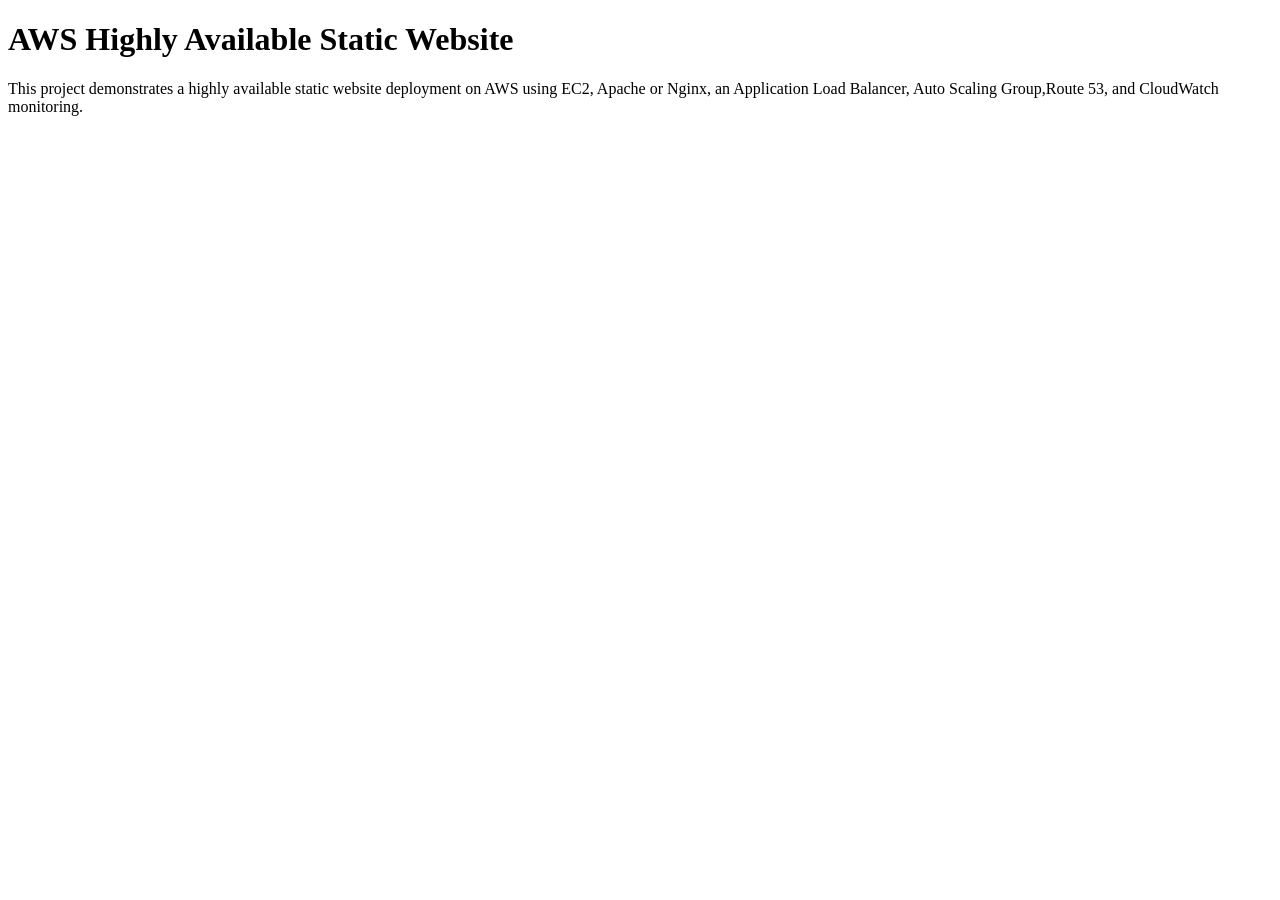
==== website/index.html @ e0aed66a "first commit" ====
<!DOCTYPE html>
<html lang="en">

<head>
  <meta charset="UTF-8">
  <meta name="viewport" constent="width=device-width, initial-scale=1.0"> 
  <title>AWS Highly Available Static Website</title>
</head>

<body>
<h1>AWS Highly Available Static Website</h1>

<p>
  This project demonstrates a highly available static website deployment on AWS using 
  EC2, Apache or Nginx, an Application Load Balancer, Auto Scaling Group,Route 53, and CloudWatch monitoring.
</p>

</body>

</html>
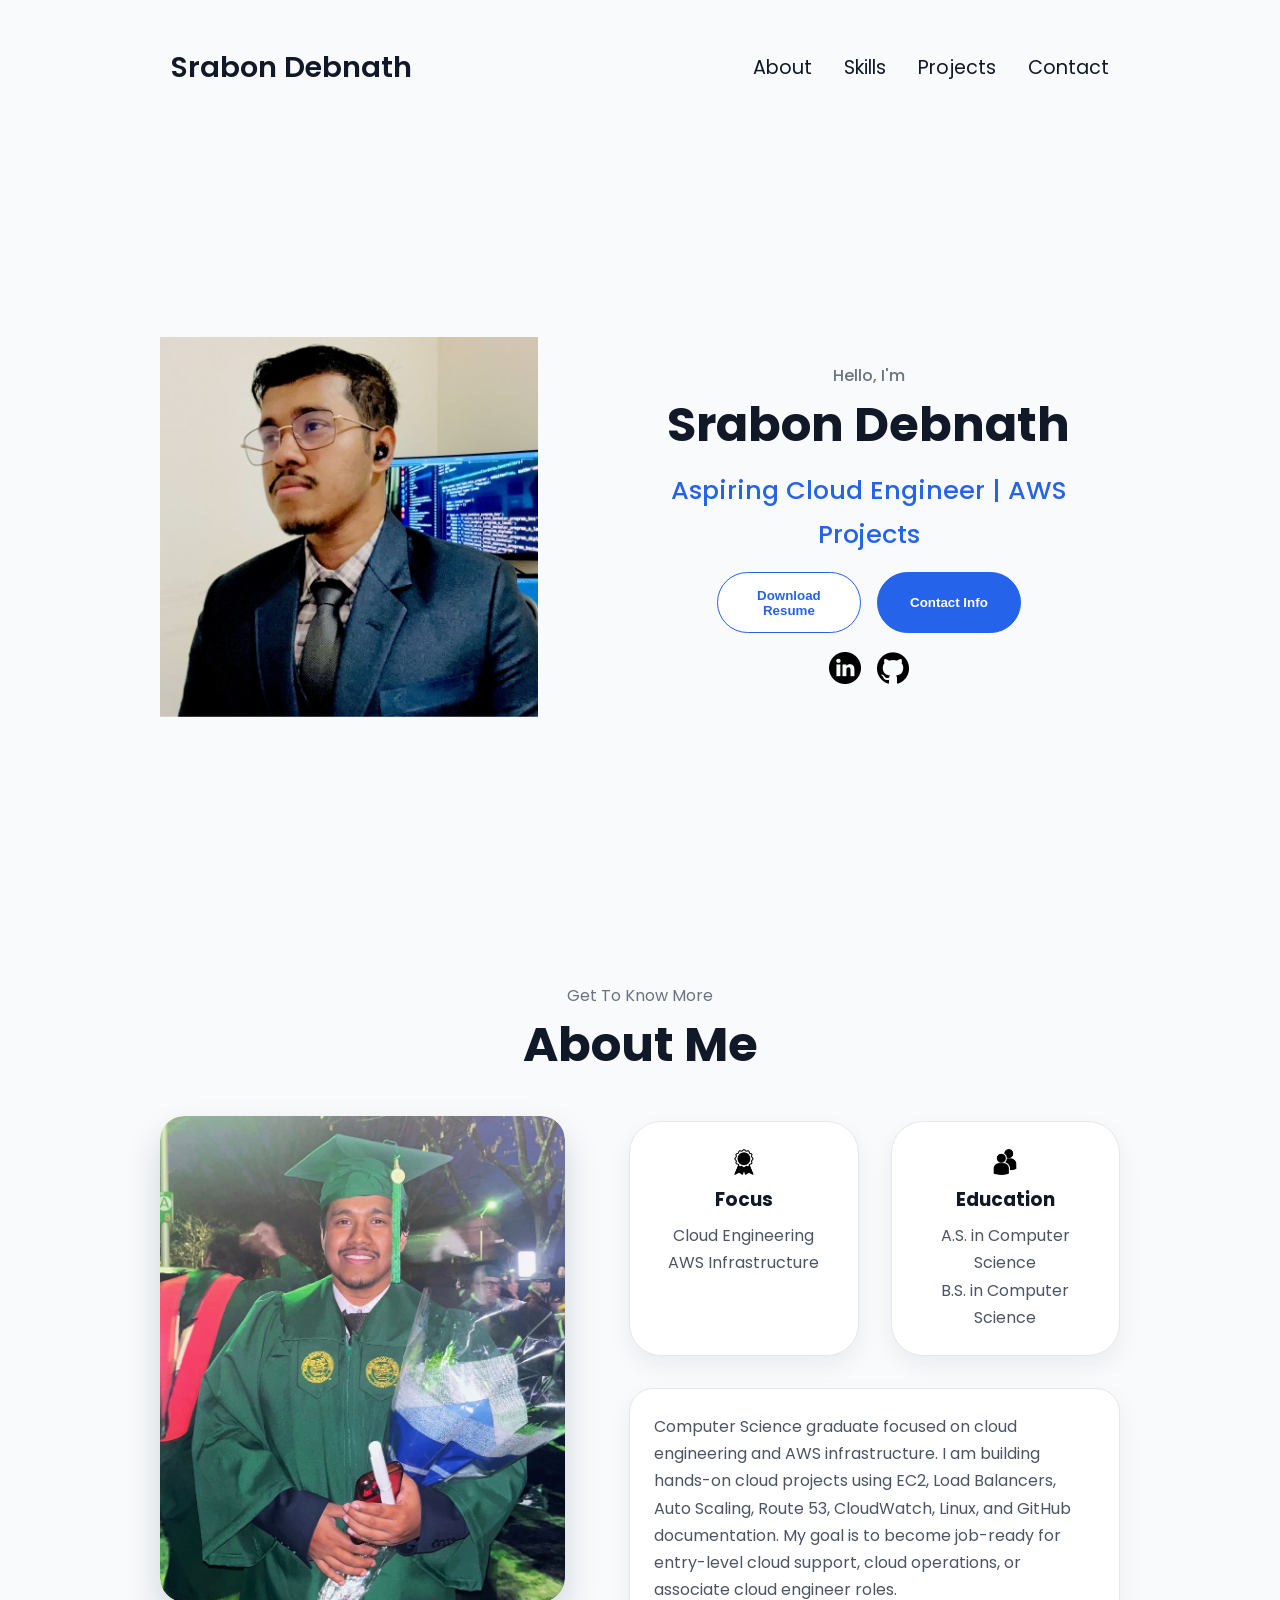
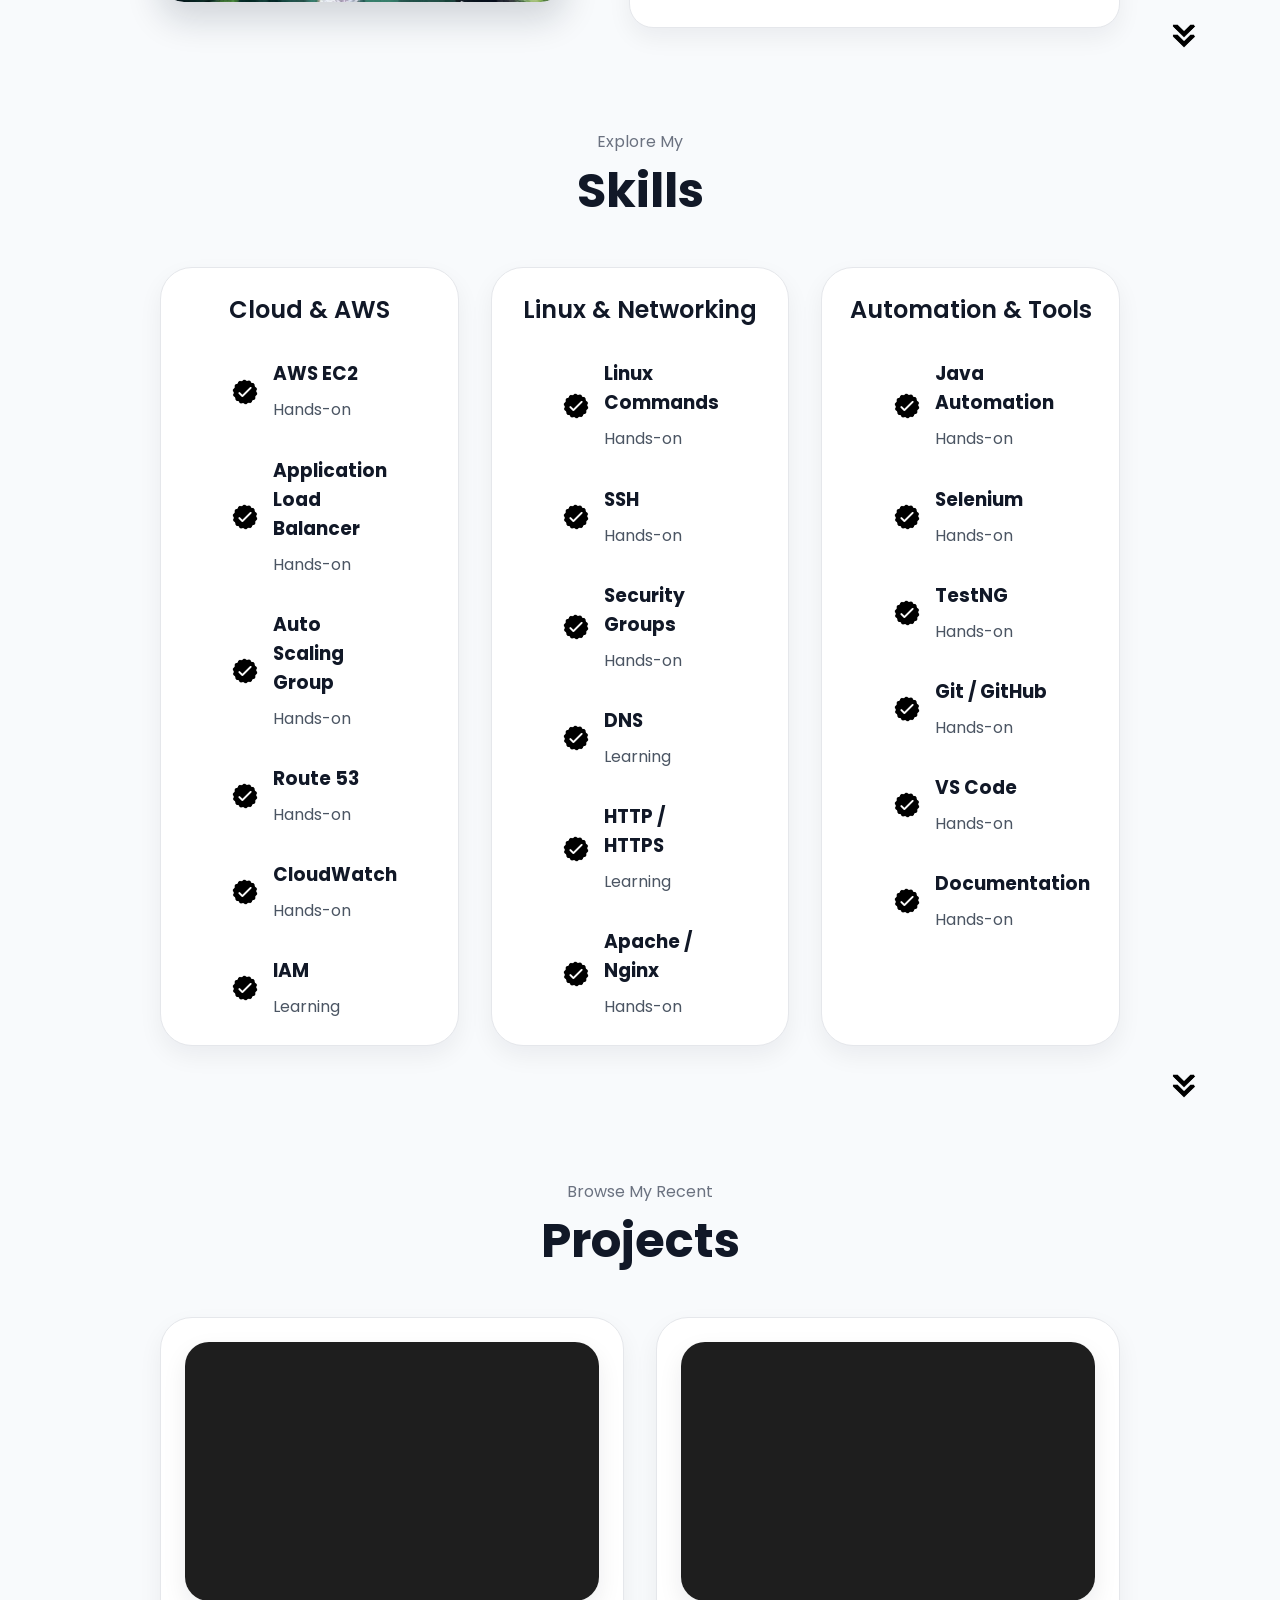
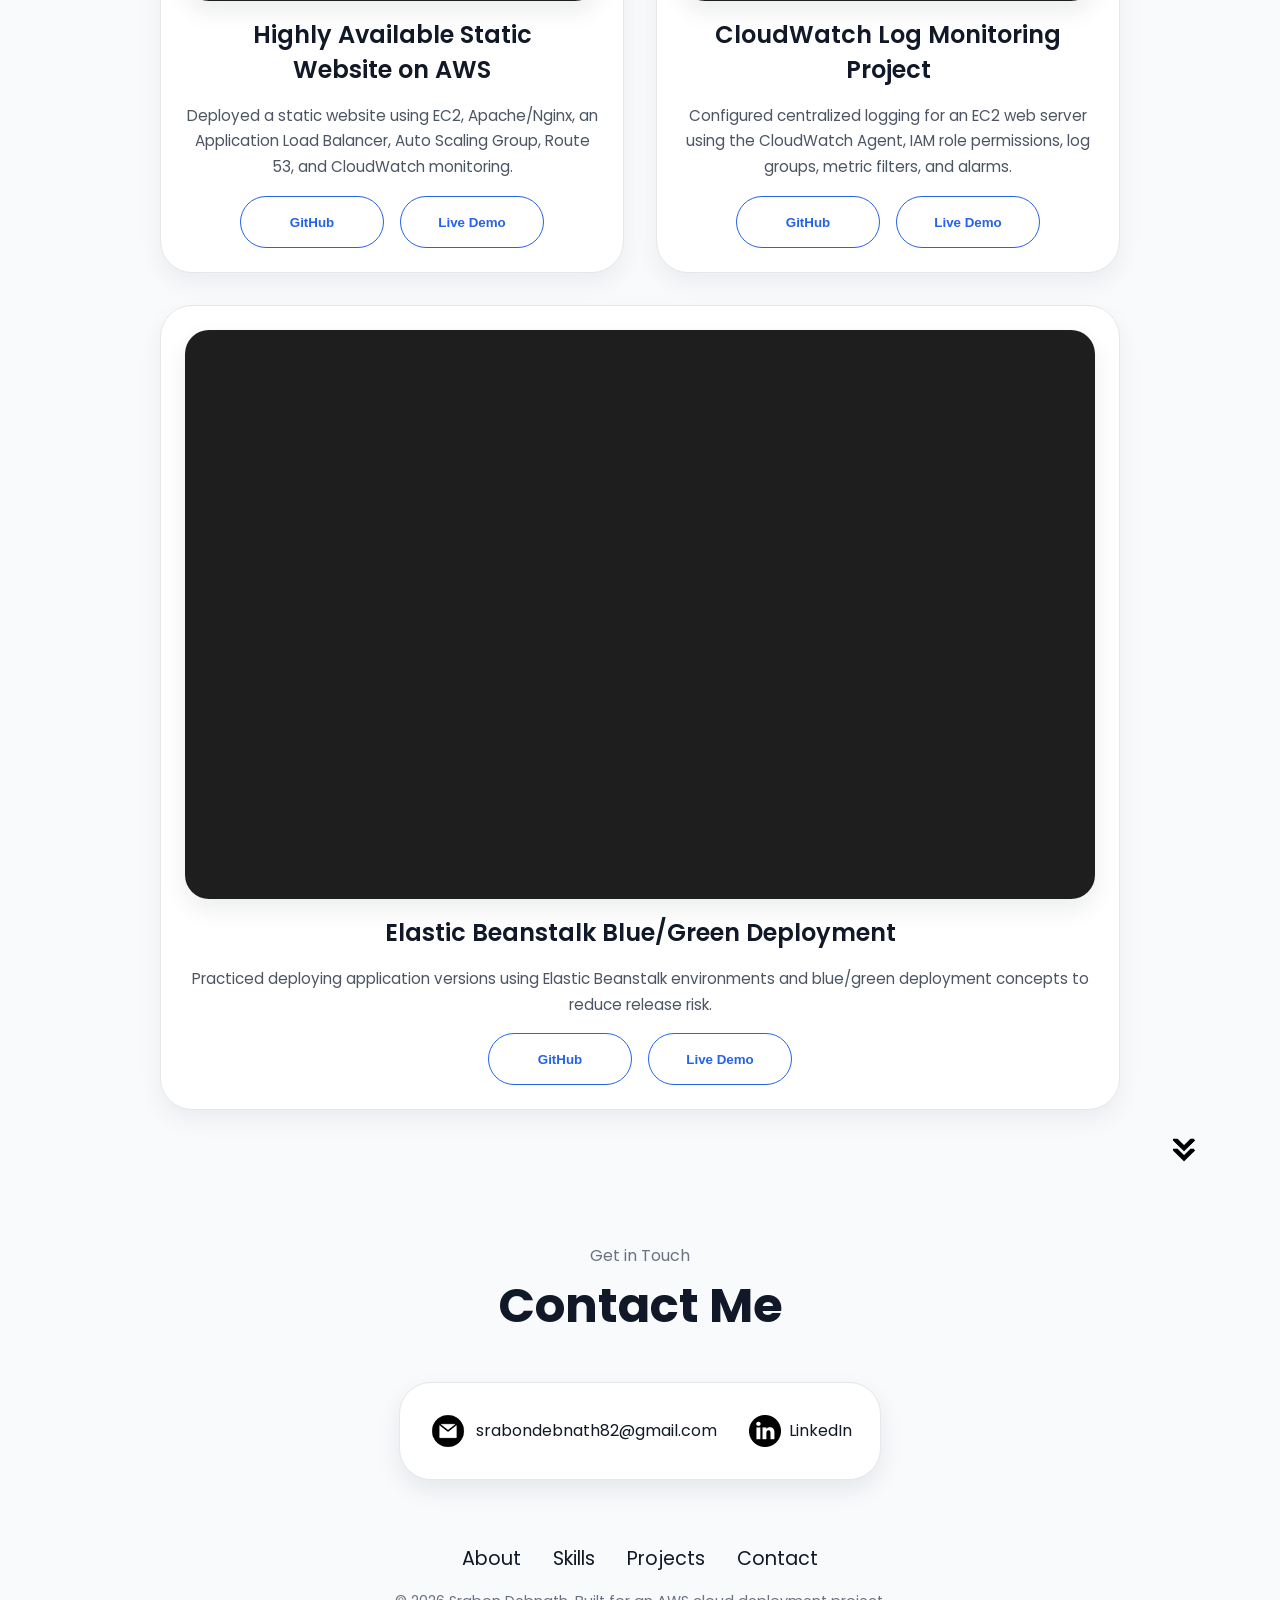
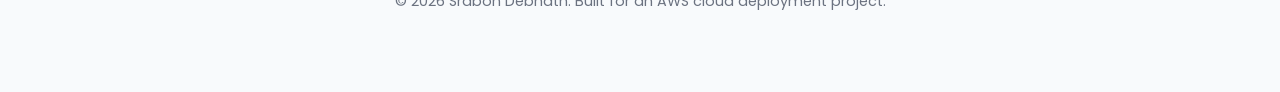
==== commit b1113230: "Build cloud portfolio website" ====
--- a/website/index.html
+++ b/website/index.html
@@ -1,20 +1,583 @@
 <!DOCTYPE html>
 <html lang="en">
-
-<head>
-  <meta charset="UTF-8">
-  <meta name="viewport" constent="width=device-width, initial-scale=1.0"> 
-  <title>AWS Highly Available Static Website</title>
-</head>
-
-<body>
-<h1>AWS Highly Available Static Website</h1>
-
-<p>
-  This project demonstrates a highly available static website deployment on AWS using 
-  EC2, Apache or Nginx, an Application Load Balancer, Auto Scaling Group,Route 53, and CloudWatch monitoring.
-</p>
-
-</body>
-
-</html>+  <head>
+    <meta charset="UTF-8" />
+    <meta http-equiv="X-UA-Compatible" content="IE=edge" />
+    <meta name="viewport" content="width=device-width, initial-scale=1.0" />
+    <title>Srabon Debnath | Cloud Engineer Portfolio</title>
+    <link rel="stylesheet" href="style.css" />
+    <link rel="stylesheet" href="mediaqueries.css" />
+  </head>
+
+  <body>
+    <nav id="desktop-nav">
+      <div class="logo">Srabon Debnath</div>
+      <div>
+        <ul class="nav-links">
+          <li><a href="#about">About</a></li>
+          <li><a href="#experience">Skills</a></li>
+          <li><a href="#projects">Projects</a></li>
+          <li><a href="#contact">Contact</a></li>
+        </ul>
+      </div>
+    </nav>
+
+    <nav id="hamburger-nav">
+      <div class="logo">Srabon Debnath</div>
+      <div class="hamburger-menu">
+        <div class="hamburger-icon" onclick="toggleMenu()">
+          <span></span>
+          <span></span>
+          <span></span>
+        </div>
+        <ul class="menu-links" id="mobile-menu">
+          <li><a href="#about" onclick="toggleMenu()">About</a></li>
+          <li><a href="#experience" onclick="toggleMenu()">Skills</a></li>
+          <li><a href="#projects" onclick="toggleMenu()">Projects</a></li>
+          <li><a href="#contact" onclick="toggleMenu()">Contact</a></li>
+        </ul>
+      </div>
+    </nav>
+
+    <section id="profile">
+      <div class="section__pic-container">
+        <img
+          src="./assets/profile-pic.png"
+          alt="Srabon Debnath profile picture"
+        />
+      </div>
+
+      <div class="section__text">
+        <p class="section__text__p1">Hello, I'm</p>
+        <h1 class="title">Srabon Debnath</h1>
+        <p class="section__text__p2">Aspiring Cloud Engineer | AWS Projects</p>
+
+        <div class="btn-container">
+          <button
+            class="btn btn-color-2"
+            onclick="window.open('./assets/Srabon-Debnath-Resume.pdf', '_blank')"
+          >
+            Download Resume
+          </button>
+
+          <button class="btn btn-color-1" onclick="location.href='./#contact'">
+            Contact Info
+          </button>
+        </div>
+
+        <div id="socials-container">
+          <a
+            href="https://www.linkedin.com/in/srabon-debnath"
+            target="_blank"
+            rel="noopener noreferrer"
+          >
+            <img
+              src="./assets/linkedin.png"
+              alt="Srabon Debnath LinkedIn profile"
+              class="icon"
+            />
+          </a>
+
+          <a
+            href="https://github.com/srabondeb"
+            target="_blank"
+            rel="noopener noreferrer"
+          >
+            <img
+              src="./assets/github.png"
+              alt="Srabon Debnath GitHub profile"
+              class="icon"
+            />
+          </a>
+        </div>
+      </div>
+    </section>
+
+    <section id="about">
+      <p class="section__text__p1">Get To Know More</p>
+      <h1 class="title">About Me</h1>
+
+      <div class="section-container">
+        <div class="section__pic-container">
+          <img
+            src="./assets/about-pic.png"
+            alt="Srabon Debnath profile picture"
+            class="about-pic"
+          />
+        </div>
+
+        <div class="about-details-container">
+          <div class="about-containers">
+            <div class="details-container">
+              <img
+                src="./assets/experience.png"
+                alt="Experience icon"
+                class="icon"
+              />
+              <h3>Focus</h3>
+              <p>Cloud Engineering</p>
+              <p>AWS Infrastructure</p>
+            </div>
+
+            <div class="details-container">
+              <img
+                src="./assets/education.png"
+                alt="Education icon"
+                class="icon"
+              />
+              <h3>Education</h3>
+              <p>A.S. in Computer Science</p>
+              <p>B.S. in Computer Science</p>
+            </div>
+          </div>
+
+          <div class="text-container">
+            <p>
+              Computer Science graduate focused on cloud engineering and AWS
+              infrastructure. I am building hands-on cloud projects using EC2,
+              Load Balancers, Auto Scaling, Route 53, CloudWatch, Linux, and
+              GitHub documentation. My goal is to become job-ready for
+              entry-level cloud support, cloud operations, or associate cloud
+              engineer roles.
+            </p>
+          </div>
+        </div>
+      </div>
+
+      <img
+        src="./assets/arrow.png"
+        alt="Arrow icon"
+        class="icon arrow"
+        onclick="location.href='./#experience'"
+      />
+    </section>
+
+    <section id="experience">
+      <p class="section__text__p1">Explore My</p>
+      <h1 class="title">Skills</h1>
+
+      <div class="experience-details-container">
+        <div class="about-containers">
+          <div class="details-container">
+            <h2 class="experience-sub-title">Cloud &amp; AWS</h2>
+
+            <div class="article-container">
+              <article>
+                <img
+                  src="./assets/checkmark.png"
+                  alt="Checkmark icon"
+                  class="icon"
+                />
+                <div>
+                  <h3>AWS EC2</h3>
+                  <p>Hands-on</p>
+                </div>
+              </article>
+
+              <article>
+                <img
+                  src="./assets/checkmark.png"
+                  alt="Checkmark icon"
+                  class="icon"
+                />
+                <div>
+                  <h3>Application Load Balancer</h3>
+                  <p>Hands-on</p>
+                </div>
+              </article>
+
+              <article>
+                <img
+                  src="./assets/checkmark.png"
+                  alt="Checkmark icon"
+                  class="icon"
+                />
+                <div>
+                  <h3>Auto Scaling Group</h3>
+                  <p>Hands-on</p>
+                </div>
+              </article>
+
+              <article>
+                <img
+                  src="./assets/checkmark.png"
+                  alt="Checkmark icon"
+                  class="icon"
+                />
+                <div>
+                  <h3>Route 53</h3>
+                  <p>Hands-on</p>
+                </div>
+              </article>
+
+              <article>
+                <img
+                  src="./assets/checkmark.png"
+                  alt="Checkmark icon"
+                  class="icon"
+                />
+                <div>
+                  <h3>CloudWatch</h3>
+                  <p>Hands-on</p>
+                </div>
+              </article>
+
+              <article>
+                <img
+                  src="./assets/checkmark.png"
+                  alt="Checkmark icon"
+                  class="icon"
+                />
+                <div>
+                  <h3>IAM</h3>
+                  <p>Learning</p>
+                </div>
+              </article>
+            </div>
+          </div>
+
+          <div class="details-container">
+            <h2 class="experience-sub-title">Linux &amp; Networking</h2>
+
+            <div class="article-container">
+              <article>
+                <img
+                  src="./assets/checkmark.png"
+                  alt="Checkmark icon"
+                  class="icon"
+                />
+                <div>
+                  <h3>Linux Commands</h3>
+                  <p>Hands-on</p>
+                </div>
+              </article>
+
+              <article>
+                <img
+                  src="./assets/checkmark.png"
+                  alt="Checkmark icon"
+                  class="icon"
+                />
+                <div>
+                  <h3>SSH</h3>
+                  <p>Hands-on</p>
+                </div>
+              </article>
+
+              <article>
+                <img
+                  src="./assets/checkmark.png"
+                  alt="Checkmark icon"
+                  class="icon"
+                />
+                <div>
+                  <h3>Security Groups</h3>
+                  <p>Hands-on</p>
+                </div>
+              </article>
+
+              <article>
+                <img
+                  src="./assets/checkmark.png"
+                  alt="Checkmark icon"
+                  class="icon"
+                />
+                <div>
+                  <h3>DNS</h3>
+                  <p>Learning</p>
+                </div>
+              </article>
+
+              <article>
+                <img
+                  src="./assets/checkmark.png"
+                  alt="Checkmark icon"
+                  class="icon"
+                />
+                <div>
+                  <h3>HTTP / HTTPS</h3>
+                  <p>Learning</p>
+                </div>
+              </article>
+
+              <article>
+                <img
+                  src="./assets/checkmark.png"
+                  alt="Checkmark icon"
+                  class="icon"
+                />
+                <div>
+                  <h3>Apache / Nginx</h3>
+                  <p>Hands-on</p>
+                </div>
+              </article>
+            </div>
+          </div>
+
+          <div class="details-container">
+            <h2 class="experience-sub-title">Automation &amp; Tools</h2>
+
+            <div class="article-container">
+              <article>
+                <img
+                  src="./assets/checkmark.png"
+                  alt="Checkmark icon"
+                  class="icon"
+                />
+                <div>
+                  <h3>Java Automation</h3>
+                  <p>Hands-on</p>
+                </div>
+              </article>
+
+              <article>
+                <img
+                  src="./assets/checkmark.png"
+                  alt="Checkmark icon"
+                  class="icon"
+                />
+                <div>
+                  <h3>Selenium</h3>
+                  <p>Hands-on</p>
+                </div>
+              </article>
+
+              <article>
+                <img
+                  src="./assets/checkmark.png"
+                  alt="Checkmark icon"
+                  class="icon"
+                />
+                <div>
+                  <h3>TestNG</h3>
+                  <p>Hands-on</p>
+                </div>
+              </article>
+
+              <article>
+                <img
+                  src="./assets/checkmark.png"
+                  alt="Checkmark icon"
+                  class="icon"
+                />
+                <div>
+                  <h3>Git / GitHub</h3>
+                  <p>Hands-on</p>
+                </div>
+              </article>
+
+              <article>
+                <img
+                  src="./assets/checkmark.png"
+                  alt="Checkmark icon"
+                  class="icon"
+                />
+                <div>
+                  <h3>VS Code</h3>
+                  <p>Hands-on</p>
+                </div>
+              </article>
+
+              <article>
+                <img
+                  src="./assets/checkmark.png"
+                  alt="Checkmark icon"
+                  class="icon"
+                />
+                <div>
+                  <h3>Documentation</h3>
+                  <p>Hands-on</p>
+                </div>
+              </article>
+            </div>
+          </div>
+        </div>
+      </div>
+
+      <img
+        src="./assets/arrow.png"
+        alt="Arrow icon"
+        class="icon arrow"
+        onclick="location.href='./#projects'"
+      />
+    </section>
+
+    <section id="projects">
+      <p class="section__text__p1">Browse My Recent</p>
+      <h1 class="title">Projects</h1>
+
+      <div class="experience-details-container">
+        <div class="about-containers">
+          <div class="details-container color-container">
+            <div class="article-container">
+              <img
+                src="./assets/project-1.png"
+                alt="Highly Available Static Website on AWS project"
+                class="project-img"
+              />
+            </div>
+
+            <h2 class="experience-sub-title project-title">
+              Highly Available Static Website on AWS
+            </h2>
+
+            <p>
+              Deployed a static website using EC2, Apache/Nginx, an
+              Application Load Balancer, Auto Scaling Group, Route 53, and
+              CloudWatch monitoring.
+            </p>
+
+            <div class="btn-container">
+              <button
+                class="btn btn-color-2 project-btn"
+                onclick="location.href='https://github.com/srabondeb/aws-highly-available-static-website'"
+              >
+                GitHub
+              </button>
+
+              <button
+                class="btn btn-color-2 project-btn"
+                onclick="location.href='#'"
+              >
+                Live Demo
+              </button>
+            </div>
+          </div>
+
+          <div class="details-container color-container">
+            <div class="article-container">
+              <img
+                src="./assets/project-2.png"
+                alt="CloudWatch Log Monitoring project"
+                class="project-img"
+              />
+            </div>
+
+            <h2 class="experience-sub-title project-title">
+              CloudWatch Log Monitoring Project
+            </h2>
+
+            <p>
+              Configured centralized logging for an EC2 web server using the
+              CloudWatch Agent, IAM role permissions, log groups, metric
+              filters, and alarms.
+            </p>
+
+            <div class="btn-container">
+              <button
+                class="btn btn-color-2 project-btn"
+                onclick="location.href='https://github.com/srabondeb'"
+              >
+                GitHub
+              </button>
+
+              <button
+                class="btn btn-color-2 project-btn"
+                onclick="location.href='#'"
+              >
+                Live Demo
+              </button>
+            </div>
+          </div>
+
+          <div class="details-container color-container">
+            <div class="article-container">
+              <img
+                src="./assets/project-3.png"
+                alt="Elastic Beanstalk Blue Green Deployment project"
+                class="project-img"
+              />
+            </div>
+
+            <h2 class="experience-sub-title project-title">
+              Elastic Beanstalk Blue/Green Deployment
+            </h2>
+
+            <p>
+              Practiced deploying application versions using Elastic Beanstalk
+              environments and blue/green deployment concepts to reduce release
+              risk.
+            </p>
+
+            <div class="btn-container">
+              <button
+                class="btn btn-color-2 project-btn"
+                onclick="location.href='https://github.com/srabondeb'"
+              >
+                GitHub
+              </button>
+
+              <button
+                class="btn btn-color-2 project-btn"
+                onclick="location.href='#'"
+              >
+                Live Demo
+              </button>
+            </div>
+          </div>
+        </div>
+      </div>
+
+      <img
+        src="./assets/arrow.png"
+        alt="Arrow icon"
+        class="icon arrow"
+        onclick="location.href='./#contact'"
+      />
+    </section>
+
+    <section id="contact">
+      <p class="section__text__p1">Get in Touch</p>
+      <h1 class="title">Contact Me</h1>
+
+      <div class="contact-info-upper-container">
+        <div class="contact-info-container">
+          <img
+            src="./assets/email.png"
+            alt="Email icon"
+            class="icon contact-icon email-icon"
+          />
+          <p>
+            <a href="mailto:srabondebnath82@gmail.com">
+              srabondebnath82@gmail.com
+            </a>
+          </p>
+        </div>
+
+        <div class="contact-info-container">
+          <img
+            src="./assets/linkedin.png"
+            alt="LinkedIn icon"
+            class="icon contact-icon"
+          />
+          <p>
+            <a
+              href="https://www.linkedin.com/in/srabon-debnath"
+              target="_blank"
+              rel="noopener noreferrer"
+            >
+              LinkedIn
+            </a>
+          </p>
+        </div>
+      </div>
+    </section>
+
+    <footer>
+      <nav>
+        <div class="nav-links-container">
+          <ul class="nav-links">
+            <li><a href="#about">About</a></li>
+            <li><a href="#experience">Skills</a></li>
+            <li><a href="#projects">Projects</a></li>
+            <li><a href="#contact">Contact</a></li>
+          </ul>
+        </div>
+      </nav>
+
+      <p>&#169; 2026 Srabon Debnath. Built for an AWS cloud deployment project.</p>
+    </footer>
+
+    <script src="script.js"></script>
+  </body>
+</html>
--- a/website/style.css
+++ b/website/style.css
@@ -0,0 +1,505 @@
+/* GENERAL */
+
+@import url("https://fonts.googleapis.com/css2?family=Poppins:wght@300;400;500;600&display=swap");
+
+* {
+  margin: 0;
+  padding: 0;
+  box-sizing: border-box;
+}
+
+body {
+  font-family: "Poppins", sans-serif;
+  background-color: #f8fafc;
+  color: #1f2937;
+}
+
+html {
+  scroll-behavior: smooth;
+}
+
+p {
+  color: #4b5563;
+  line-height: 1.7;
+}
+
+a,
+.btn {
+  transition: all 300ms ease;
+}
+
+a:focus-visible,
+.btn:focus-visible,
+.hamburger-icon:focus-visible {
+  outline: 3px solid #93c5fd;
+  outline-offset: 0.35rem;
+}
+
+/* DESKTOP NAV */
+
+nav,
+.nav-links {
+  display: flex;
+}
+
+nav {
+  justify-content: space-around;
+  align-items: center;
+  height: 15vh;
+  background-color: #f8fafc;
+}
+
+.nav-links {
+  gap: 2rem;
+  list-style: none;
+  font-size: 1.2rem;
+}
+
+a {
+  color: #111827;
+  text-decoration: none;
+}
+
+a:hover {
+  color: #2563eb;
+  text-decoration: underline;
+  text-underline-offset: 0.6rem;
+  text-decoration-color: #93c5fd;
+}
+
+.logo {
+  font-size: 1.8rem;
+  font-weight: 600;
+  color: #111827;
+}
+
+.logo:hover {
+  cursor: default;
+}
+
+/* HAMBURGER MENU */
+
+#hamburger-nav {
+  display: none;
+}
+
+.hamburger-menu {
+  position: relative;
+  display: inline-block;
+}
+
+.hamburger-icon {
+  display: flex;
+  flex-direction: column;
+  justify-content: space-between;
+  height: 24px;
+  width: 30px;
+  cursor: pointer;
+}
+
+.hamburger-icon span {
+  width: 100%;
+  height: 2px;
+  background-color: #111827;
+  transition: all 0.3s ease-in-out;
+}
+
+.menu-links {
+  position: absolute;
+  top: 120%;
+  right: 0;
+  background-color: white;
+  width: 180px;
+  max-height: 0;
+  overflow: hidden;
+  border-radius: 1rem;
+  box-shadow: 0 10px 25px rgba(0, 0, 0, 0.12);
+  transition: all 0.3s ease-in-out;
+  z-index: 10;
+  list-style: none;
+}
+
+.menu-links a {
+  display: block;
+  padding: 12px;
+  text-align: center;
+  font-size: 1rem;
+  color: #111827;
+  text-decoration: none;
+}
+
+.menu-links a:hover {
+  background-color: #eff6ff;
+  color: #2563eb;
+}
+
+.menu-links li {
+  list-style: none;
+}
+
+.menu-links.open {
+  max-height: 300px;
+}
+
+.hamburger-icon.open span:first-child {
+  transform: rotate(45deg) translate(10px, 5px);
+}
+
+.hamburger-icon.open span:nth-child(2) {
+  opacity: 0;
+}
+
+.hamburger-icon.open span:last-child {
+  transform: rotate(-45deg) translate(10px, -5px);
+}
+
+.hamburger-icon span:first-child {
+  transform: none;
+}
+
+.hamburger-icon span:nth-child(2) {
+  opacity: 1;
+}
+
+.hamburger-icon span:last-child {
+  transform: none;
+}
+
+/* SECTIONS */
+
+section {
+  padding-top: 4vh;
+  min-height: fit-content;
+  margin: 0 10rem;
+}
+
+.section-container {
+  display: flex;
+  align-items: center;
+  gap: 4rem;
+  min-height: 80%;
+}
+
+/* PROFILE SECTION */
+
+#profile {
+  display: flex;
+  justify-content: center;
+  align-items: center;
+  gap: 5rem;
+  min-height: 80vh;
+}
+
+.section__pic-container {
+  display: flex;
+  height: 380px;
+  width: 380px;
+  margin: auto 0;
+}
+
+.section__pic-container img {
+  width: 100%;
+  height: 100%;
+  object-fit: cover;
+}
+
+.section__text {
+  align-self: center;
+  text-align: center;
+}
+
+.section__text p {
+  font-weight: 500;
+}
+
+.section__text__p1 {
+  text-align: center;
+  color: #6b7280;
+}
+
+.section__text__p2 {
+  font-size: 1.6rem;
+  margin-bottom: 1rem;
+  color: #2563eb;
+}
+
+.title {
+  font-size: 3rem;
+  text-align: center;
+  color: #111827;
+  margin-bottom: 0.5rem;
+}
+
+#socials-container {
+  display: flex;
+  justify-content: center;
+  margin-top: 1.2rem;
+  gap: 1rem;
+}
+
+/* ICONS */
+
+.icon {
+  cursor: pointer;
+  height: 2rem;
+}
+
+/* BUTTONS */
+
+.btn-container {
+  display: flex;
+  justify-content: center;
+  gap: 1rem;
+  margin-top: 1rem;
+}
+
+.btn {
+  display: inline-flex;
+  align-items: center;
+  justify-content: center;
+  font-weight: 600;
+  padding: 0.9rem;
+  width: 9rem;
+  border-radius: 2rem;
+  border: 0.1rem solid #2563eb;
+  min-height: 3.25rem;
+}
+
+.btn-color-1 {
+  background: #2563eb;
+  color: white;
+}
+
+.btn-color-1:hover {
+  background: #1d4ed8;
+  border-color: #1d4ed8;
+  cursor: pointer;
+}
+
+.btn-color-2 {
+  background: white;
+  color: #2563eb;
+}
+
+.btn-color-2:hover {
+  background: #2563eb;
+  color: white;
+  cursor: pointer;
+}
+
+.btn:disabled,
+.btn:disabled:hover {
+  background: #f1f5f9;
+  border-color: #cbd5e1;
+  color: #64748b;
+  cursor: not-allowed;
+}
+
+/* ABOUT SECTION */
+
+#about {
+  position: relative;
+  padding-bottom: 4rem;
+}
+
+.about-containers {
+  display: flex;
+  gap: 2rem;
+  margin: 2rem 0;
+}
+
+.about-details-container {
+  display: flex;
+  justify-content: center;
+  flex-direction: column;
+}
+
+#about .section__pic-container {
+  flex: 0 0 min(405px, 38vw);
+  width: min(405px, 38vw);
+  height: auto;
+  aspect-ratio: 5 / 6;
+  align-self: center;
+  border-radius: 1.5rem;
+  overflow: hidden;
+  box-shadow: 0 18px 35px rgba(15, 23, 42, 0.16);
+}
+
+.about-pic {
+  border-radius: 1.5rem;
+  object-position: center top;
+}
+
+.arrow {
+  position: absolute;
+  right: -5rem;
+  bottom: 2.5rem;
+}
+
+.details-container {
+  padding: 1.5rem;
+  flex: 1;
+  background: white;
+  border-radius: 2rem;
+  border: 1px solid #e5e7eb;
+  text-align: center;
+  box-shadow: 0 10px 25px rgba(15, 23, 42, 0.06);
+}
+
+.details-container h3 {
+  color: #111827;
+  margin-bottom: 0.5rem;
+}
+
+.details-container > .icon {
+  cursor: default;
+}
+
+.text-container {
+  background: white;
+  padding: 1.5rem;
+  border-radius: 1.5rem;
+  border: 1px solid #e5e7eb;
+  box-shadow: 0 10px 25px rgba(15, 23, 42, 0.06);
+}
+
+/* EXPERIENCE / SKILLS SECTION */
+
+#experience {
+  position: relative;
+  padding-bottom: 4rem;
+}
+
+.experience-sub-title {
+  color: #111827;
+  font-weight: 600;
+  font-size: 1.5rem;
+  margin-bottom: 2rem;
+}
+
+.experience-details-container {
+  display: flex;
+  justify-content: center;
+  flex-direction: column;
+}
+
+.article-container {
+  display: flex;
+  text-align: initial;
+  flex-wrap: wrap;
+  flex-direction: row;
+  gap: 2rem;
+  justify-content: space-around;
+}
+
+article {
+  display: flex;
+  width: 10rem;
+  justify-content: flex-start;
+  align-items: center;
+  gap: 0.75rem;
+}
+
+article .icon {
+  cursor: default;
+}
+
+/* PROJECTS SECTION */
+
+#projects {
+  position: relative;
+  padding-bottom: 4rem;
+}
+
+.color-container {
+  border-color: #e5e7eb;
+  background: white;
+}
+
+.project-img {
+  border-radius: 1.5rem;
+  width: 100%;
+  aspect-ratio: 16 / 10;
+  object-fit: cover;
+  box-shadow: 0 10px 25px rgba(15, 23, 42, 0.08);
+}
+
+.project-title {
+  margin: 1rem;
+  color: #111827;
+}
+
+.project-btn {
+  color: #2563eb;
+  border-color: #2563eb;
+}
+
+.project-btn:disabled,
+.project-btn:disabled:hover {
+  border-color: #cbd5e1;
+  color: #64748b;
+}
+
+.color-container p {
+  margin: 0.5rem 0 1rem;
+  font-size: 0.95rem;
+}
+
+/* CONTACT */
+
+#contact {
+  display: flex;
+  justify-content: center;
+  flex-direction: column;
+  min-height: 60vh;
+}
+
+.contact-info-upper-container {
+  display: flex;
+  justify-content: center;
+  border-radius: 2rem;
+  border: 1px solid #e5e7eb;
+  background: white;
+  margin: 2rem auto;
+  padding: 0.75rem;
+  box-shadow: 0 10px 25px rgba(15, 23, 42, 0.08);
+}
+
+.contact-info-container {
+  display: flex;
+  align-items: center;
+  justify-content: center;
+  gap: 0.5rem;
+  margin: 1rem;
+}
+
+.contact-info-container p {
+  font-size: 1rem;
+}
+
+.contact-icon {
+  cursor: default;
+}
+
+.email-icon {
+  height: 2.5rem;
+}
+
+/* FOOTER SECTION */
+
+footer {
+  min-height: 20vh;
+  margin: 0 1rem;
+  padding: 2rem 0;
+}
+
+footer nav {
+  height: fit-content;
+  margin-bottom: 1rem;
+}
+
+footer p {
+  text-align: center;
+  font-size: 0.9rem;
+  color: #6b7280;
+}
--- a/website/mediaqueries.css
+++ b/website/mediaqueries.css
@@ -0,0 +1,170 @@
+@media screen and (max-width: 1400px) {
+  #profile {
+    min-height: 83vh;
+    margin-bottom: 4rem;
+  }
+
+  .about-containers {
+    flex-wrap: wrap;
+  }
+
+  #contact,
+  #projects {
+    min-height: fit-content;
+  }
+}
+
+@media screen and (max-width: 1200px) {
+  #desktop-nav {
+    display: none;
+  }
+
+  #hamburger-nav {
+    display: flex;
+  }
+
+  #experience,
+  .experience-details-container {
+    margin-top: 2rem;
+  }
+
+  #profile,
+  .section-container {
+    display: block;
+  }
+
+  #profile {
+    padding-top: 2rem;
+  }
+
+  .arrow {
+    display: none;
+  }
+
+  section,
+  .section-container {
+    min-height: fit-content;
+  }
+
+  section {
+    margin: 0 5%;
+  }
+
+  .section__pic-container {
+    width: 275px;
+    height: 275px;
+    margin: 0 auto 2rem;
+  }
+
+  #about .section__pic-container {
+    width: min(380px, 90vw);
+    height: auto;
+    margin: 0 auto 2rem;
+  }
+
+  .about-containers {
+    margin-top: 0;
+  }
+}
+
+@media screen and (max-width: 600px) {
+  nav {
+    height: 12vh;
+  }
+
+  #contact,
+  footer {
+    min-height: fit-content;
+  }
+
+  #profile {
+    min-height: fit-content;
+    margin-bottom: 2rem;
+  }
+
+  article {
+    font-size: 1rem;
+    width: 9rem;
+  }
+
+  footer nav {
+    min-height: fit-content;
+    margin-bottom: 2rem;
+  }
+
+  .about-containers,
+  .contact-info-upper-container,
+  .btn-container {
+    flex-wrap: wrap;
+  }
+
+  .contact-info-container {
+    margin: 0.75rem;
+    width: 100%;
+    overflow-wrap: anywhere;
+  }
+
+  .contact-info-container p,
+  .nav-links li a {
+    font-size: 1rem;
+  }
+
+  .experience-sub-title {
+    font-size: 1.25rem;
+  }
+
+  .logo {
+    font-size: 1.4rem;
+  }
+
+  .nav-links {
+    flex-direction: column;
+    gap: 0.5rem;
+    text-align: center;
+  }
+
+  .section__pic-container {
+    width: 220px;
+    height: 220px;
+    justify-content: center;
+  }
+
+  #about .section__pic-container {
+    width: min(300px, 90vw);
+    height: auto;
+  }
+
+  .section__text__p1 {
+    font-size: 0.95rem;
+  }
+
+  .section__text__p2 {
+    font-size: 1.2rem;
+  }
+
+  .title {
+    font-size: 2rem;
+  }
+
+  .text-container {
+    text-align: left;
+  }
+
+  .btn {
+    width: 100%;
+    max-width: 10rem;
+    padding: 0.8rem;
+  }
+
+  .article-container {
+    gap: 1.2rem;
+  }
+
+  .details-container {
+    padding: 1.2rem;
+  }
+
+  .project-img {
+    border-radius: 1rem;
+  }
+}
